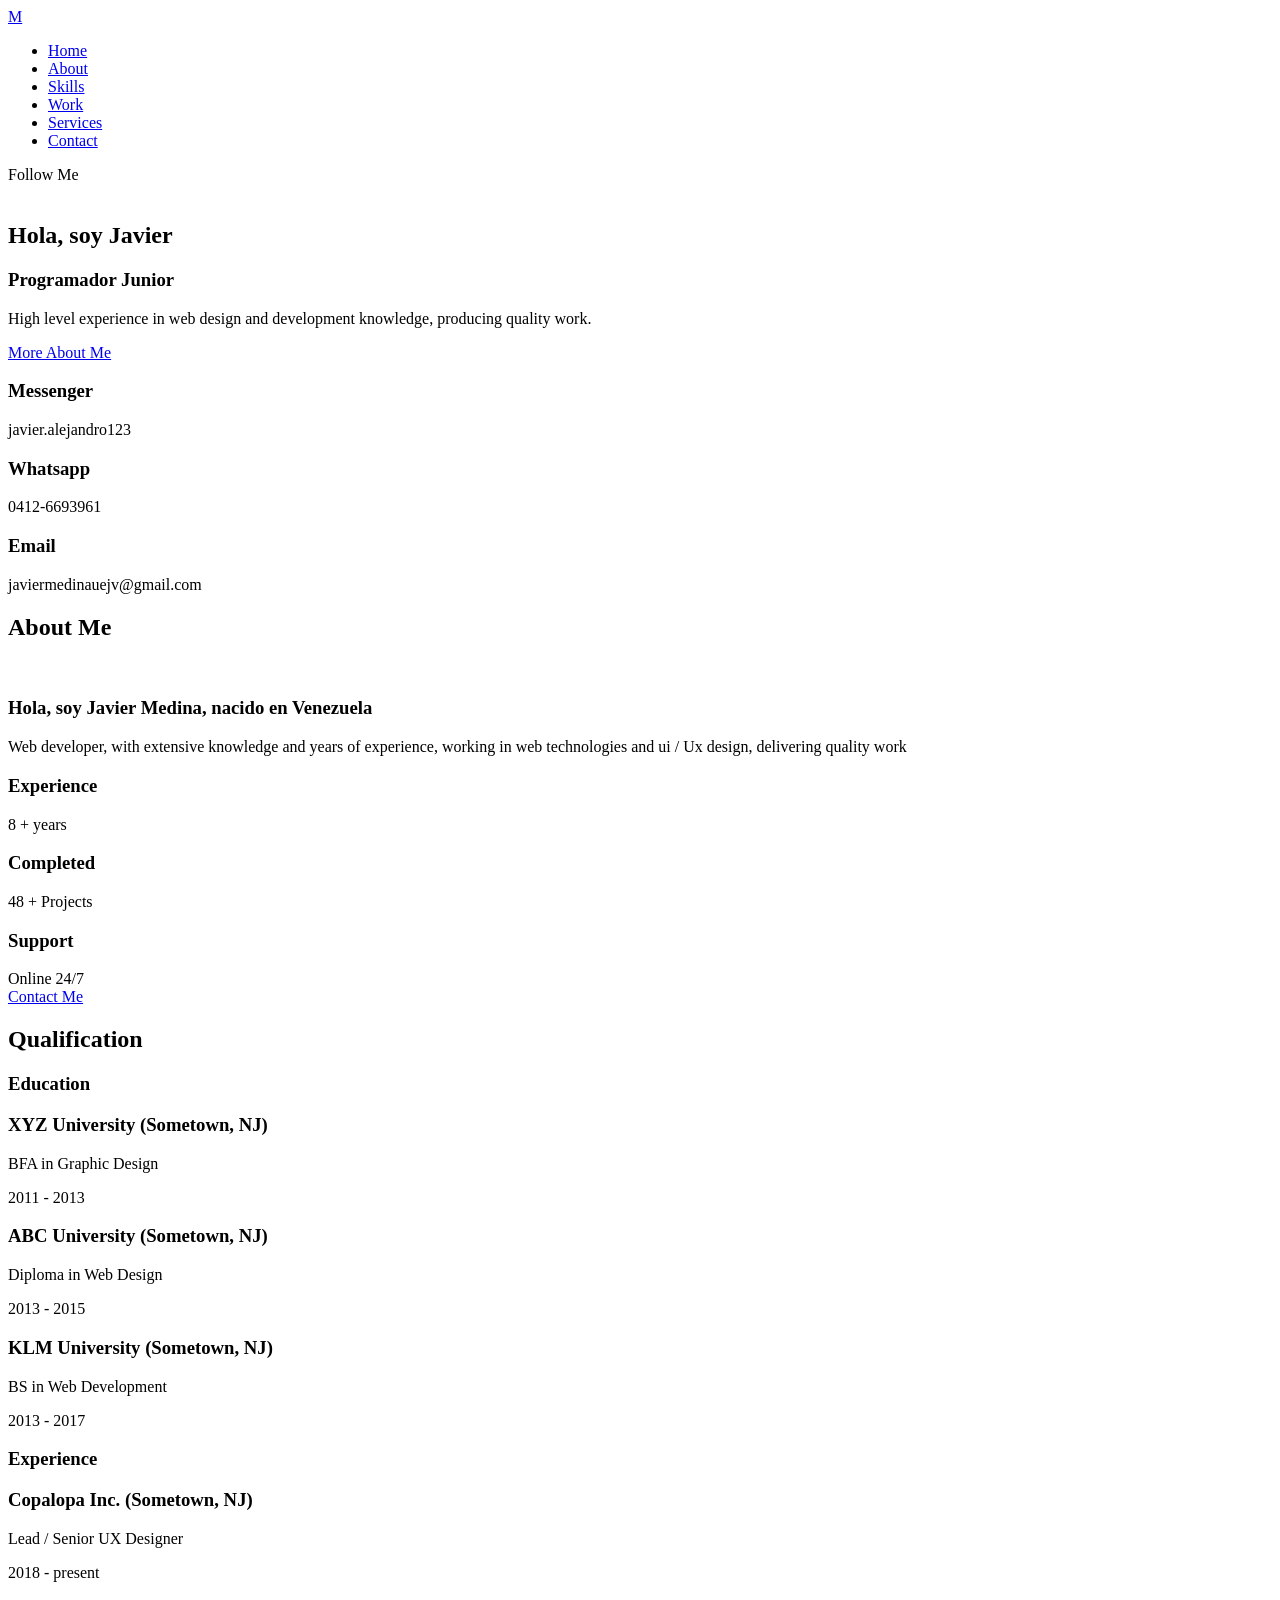
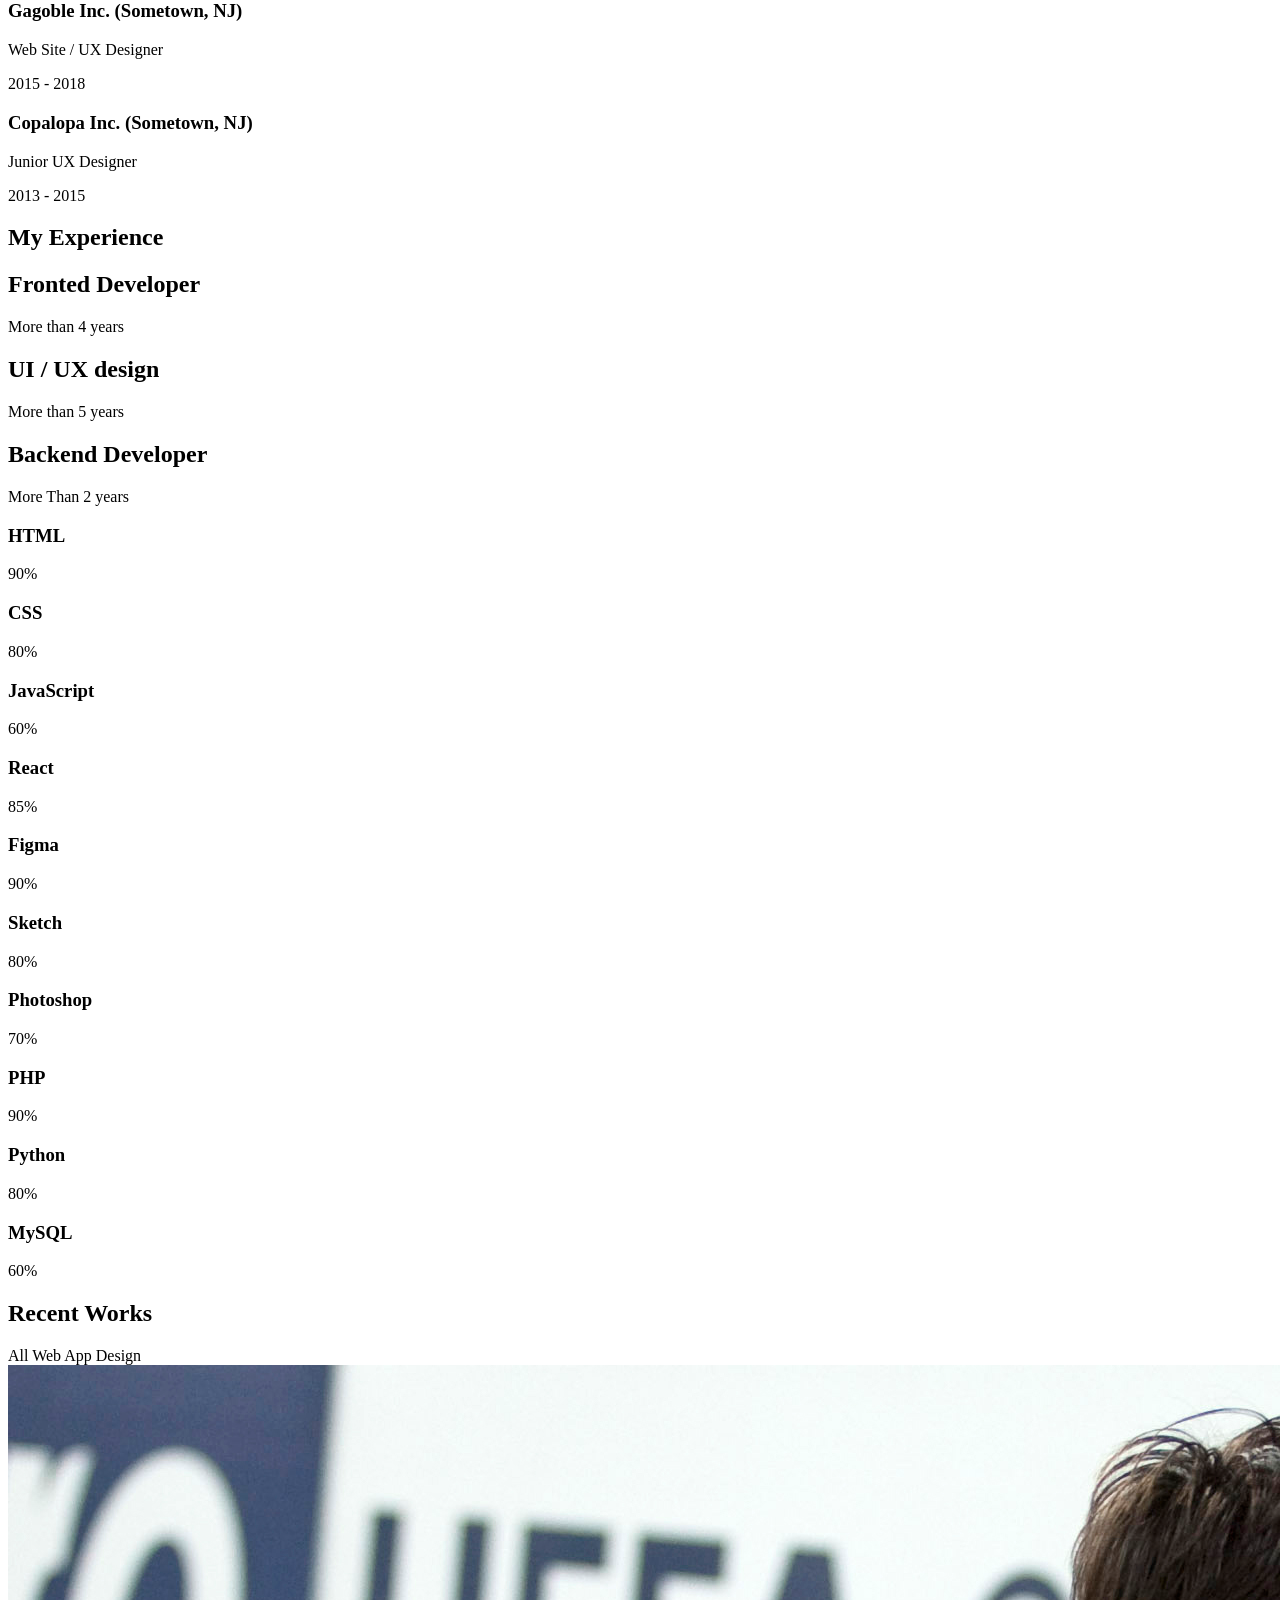
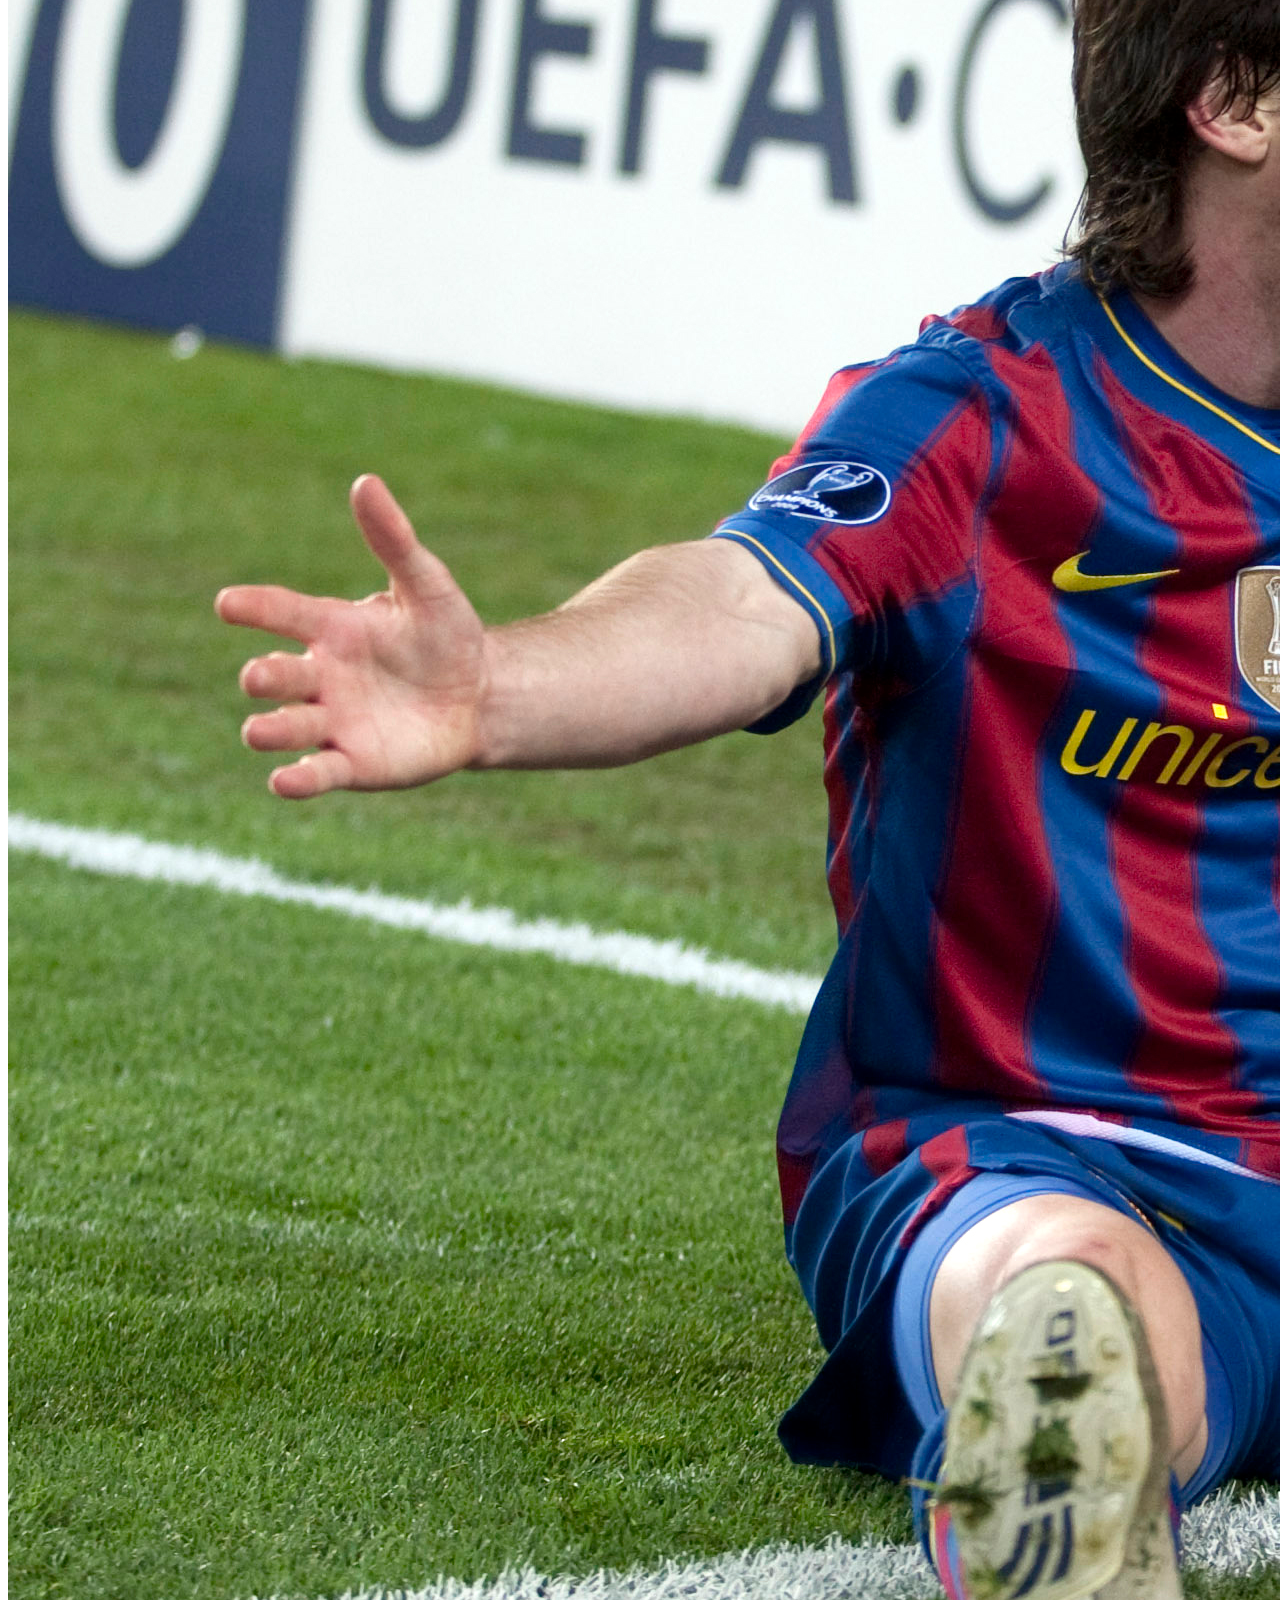
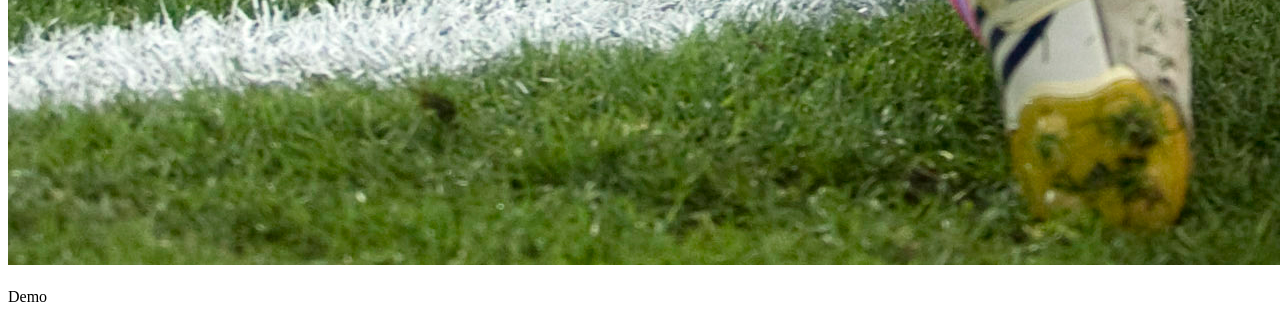
==== index.html @ b54f4706 "tythhtrht" ====
<!DOCTYPE html>
<html lang="en">
<head>
    <meta charset="UTF-8">
    <meta http-equiv="X-UA-Compatible" content="IE=edge">
    <meta name="viewport" content="width=device-width, initial-scale=1.0">
    
    <link rel="stylesheet" href="https://unicons.iconscout.com/release/v4.0.0/css/line.css">
    <link rel="stylesheet" href="style.css">
    
    <title>Portafolio</title>

</head>
<body>

    <aside class="sidebar" id="sidebar">
    <nav class="nav">
        <div class="nav__logo">
            <a href="index.html" class="nav__logo-text">M</a>
        </div>

        <div class="nav__menu">
            <div class="menu">
                <ul class="nav__list">
                    <li class="nav__item">
                        <a href="#home" class="nav__link active-link">Home</a>
                    </li>

                    <li class="nav__item">
                        <a href="#about" class="nav__link">About</a>
                    </li>

                    <li class="nav__item">
                        <a href="#skills" class="nav__link">Skills</a>
                    </li>

                    <li class="nav__item">
                        <a href="#work" class="nav__link">Work</a>
                    </li>

                    <li class="nav__item">
                        <a href="#services" class="nav__link">Services</a>
                    </li>

                    <li class="nav__item">
                        <a href="#contact" class="nav__link">Contact</a>
                    </li>
                </ul>
            </div>
        </div>
        <div class="btn__share">
            <i class="uil uil-share-alt social__share"></i>
        </div>
    </nav>
    </aside>

    <main class="main">
        <section class="home" id="home">
            <div class="home__container container grid">
                <div class="home__social">
                    <span class="home__social-follow">Follow Me</span>
                    <div class="home__social-links">
                        <a href="https://www.facebook.com/" target="_blank" class="home__social-link">
                            <i class="uil uil-facebook-f"></i>
                        </a>
                        <a href="https://www.instagram.com/" target="_blank" class="home__social-link">
                            <i class="uil uil-instagram"></i>
                        </a>
                        <a href="https://www.twitter.com/" target="_blank" class="home__social-link">
                            <i class="uil uil-twitter"></i>
                        </a>
                    </div>
                </div>
                <img src="img/Javi.jpeg.jpeg" alt="" class="home__img">

                <div class="home__data">
                    <h1 class="home__title">Hola, soy Javier</h1>
                    <h3 class="home__subtitle">Programador Junior</h3>
                    <p class="home__description">High level experience in web design and development knowledge, 
                    producing quality work.</p>
                    <a href="#about" class="button"><i class="uil uil-user button__icon"></i>
                    More About Me
                    </a>
                </div>
                <div class="my__info">
                    <div class="info__item">
                        <i class="uil uil-facebook-messenger info__icon"></i>
                    
                        <div>
                            <h3 class="info__title">Messenger</h3>
                            <span class="info__subtitle">javier.alejandro123</span>

                        </div>
                    </div>

                    <div class="info__item">
                        <i class="uil uil-whatsapp info__icon"></i>
                    
                        <div>
                            <h3 class="info__title">Whatsapp</h3>
                            <span class="info__subtitle">0412-6693961</span>

                        </div>
                    </div>

                    <div class="info__item">
                        <i class="uil uil-envelope-edit info__icon"></i>
                    
                        <div>
                            <h3 class="info__title">Email</h3>
                            <span class="info__subtitle">javiermedinauejv@gmail.com</span>

                        </div>
                    </div>
                </div>
            </div>
        </section>

        <section class="about section" id="about">
            <h2 data-heading="My intro" class="section__title">About Me</h2>

            <div class="about__container container grid">
                <img src="img/Javi.jpeg.jpeg" alt="" class="about__img">

                <div class="about__data">
                    <h3 class="about__heading">Hola, soy Javier Medina, nacido en Venezuela</h3>
                    <p class="about__description">Web developer, with extensive knowledge and years of experience,
                    working in web technologies and ui / Ux design, delivering quality work</p>
                    <div class="about__info grid">
                        <div class="about__box">
                            <i class="uil uil-award about__icon"></i>
                            <h3 class="about__title">Experience</h3>
                            <span class="about__subtitle">8 + years</span>
                        </div>

                        <div class="about__box">
                            <i class="uil uil-suitcase-alt about__icon"></i>
                            <h3 class="about__title">Completed</h3>
                            <span class="about__subtitle">48 + Projects</span>
                        </div>

                        <div class="about__box">
                            <i class="uil uil-headphones about__icon"></i>
                            <h3 class="about__title">Support</h3>
                            <span class="about__subtitle">Online 24/7</span>
                        </div>
                    </div>
                    <a href="#contact" class="button"><i class="uil uil-navigator button__icon"></i>
                        Contact Me
                    </a>
                </div>
            </div>
        </section>
    
        <section class="qualification section">
            <h2 data-heading="My Journey" class="section__title">Qualification</h2>

            <div class="qualification__container container grid">
                <div class="education">
                    <h3 class="qualification__title">
                        <i class="uil uil-graduation-cap"></i> Education
                    </h3>

                    <div class="timeline">
                        <div class="timeline__item">
                            <div class="circle__dot"></div>
                                <h3 class="timeline__title">XYZ University (Sometown, NJ)</h3>
                                <p class="timeline__text">BFA in Graphic Design</p>
                                <span class="timeline__date"><i class="uil uil calendar-alt"></i>
                                    2011 - 2013
                                </span>
                        </div>

                        <div class="timeline__item">
                            <div class="circle__dot"></div>
                                <h3 class="timeline__title">ABC University (Sometown, NJ)</h3>
                                <p class="timeline__text">Diploma in Web Design</p>
                                <span class="timeline__date"><i class="uil uil calendar-alt"></i>
                                    2013 - 2015
                                </span>
                        </div>

                        <div class="timeline__item">
                            <div class="circle__dot"></div>
                                <h3 class="timeline__title">KLM University (Sometown, NJ)</h3>
                                <p class="timeline__text">BS in Web Development</p>
                                <span class="timeline__date"><i class="uil uil calendar-alt"></i>
                                    2013 - 2017
                                </span>
                        </div>
                    </div>
                </div>

                <div class="experience">
                    <h3 class="qualification__title">
                        <i class="uil uil-suitcase"></i> Experience
                    </h3>

                    <div class="timeline">
                        <div class="timeline__item">
                            <div class="circle__dot"></div>
                                <h3 class="timeline__title">Copalopa Inc. (Sometown, NJ)</h3>
                                <p class="timeline__text">Lead / Senior UX Designer</p>
                                <span class="timeline__date"><i class="uil uil calendar-alt"></i>
                                     2018 - present
                                </span>
                        </div>

                        <div class="timeline__item">
                            <div class="circle__dot"></div>
                                <h3 class="timeline__title">Gagoble Inc. (Sometown, NJ)</h3>
                                <p class="timeline__text">Web Site / UX Designer</p>
                                <span class="timeline__date"><i class="uil uil calendar-alt"></i>
                                    2015 - 2018
                                </span>
                        </div>

                        <div class="timeline__item">
                            <div class="circle__dot"></div>
                                <h3 class="timeline__title">Copalopa Inc. (Sometown, NJ)</h3>
                                <p class="timeline__text">Junior UX Designer</p>
                                <span class="timeline__date"><i class="uil uil calendar-alt"></i>
                                    2013 - 2015
                                </span>
                        </div>
                    </div>
                </div>
            </div>
        </section>
    
        <section class="skills section" id="skills">
            <h2 data-heading="My Abilities" class="section__title">My Experience</h2>

            <div class="skills__container container grid">
                <div class="skills__tabs">
                    <div class="skills__header skills__active" data-target="#frontend">
                        <i class="uil uil-brackets-curly skills__icon"></i>

                        <div>
                            <h1 class="skills__title">Fronted Developer</h1>
                            <span class="skills__subtitle">More than 4 years</span>

                            
                        </div>
                        <i class="uil uil-angle-down skills__arrow"></i>
                    </div>

                    <div class="skills__header" data-target="#design">
                        <i class="uil uil-swatchbook skills__icon"></i>

                        <div>
                            <h1 class="skills__title">UI / UX design</h1>
                            <span class="skills__subtitle">More than 5 years</span>

                            
                        </div>
                        <i class="uil uil-angle-down skills__arrow"></i>
                    </div>

                    <div class="skills__header" data-target="#backend">
                        <i class="uil uil-server-network skills__icon"></i>

                        <div>
                            <h1 class="skills__title">Backend Developer</h1>
                            <span class="skills__subtitle">More Than 2 years</span>

                            
                        </div>
                        <i class="uil uil-angle-down skills__arrow"></i>
                    </div>
                </div>

                <div class="skills__content">
                    <div class="skills__group skills__active" data-content id="frontend">
                        <div class="skills__list grid">
                            <div class="skills__data">
                                <div class="skills__titles">
                                    <h3 class="skills__name">HTML</h3>
                                    <span class="skills__number">90%</span>
                                </div>

                                <div class="skills__bar">
                                    <span class="skills__percentaje" style="width: 0%;"></span>
                                </div>
                            </div>

                            <div class="skills__data">
                                <div class="skills__titles">
                                    <h3 class="skills__name">CSS</h3>
                                    <span class="skills__number">80%</span>
                                </div>

                                <div class="skills__bar">
                                    <span class="skills__percentaje" style="width: 80%;"></span>
                                </div>
                            </div>

                            <div class="skills__data">
                                <div class="skills__titles">
                                    <h3 class="skills__name">JavaScript</h3>
                                    <span class="skills__number">60%</span>
                                </div>

                                <div class="skills__bar">
                                    <span class="skills__percentaje" style="width: 60%;"></span>
                                </div>
                            </div>

                            <div class="skills__data">
                                <div class="skills__titles">
                                    <h3 class="skills__name">React</h3>
                                    <span class="skills__number">85%</span>
                                </div>

                                <div class="skills__bar">
                                    <span class="skills__percentaje" style="width: 85%;"></span>
                                </div>
                            </div>
                        </div>
                    </div>

                    <div class="skills__group" data-content id="design">
                        <div class="skills__list grid">
                            <div class="skills__data">
                                <div class="skills__titles">
                                    <h3 class="skills__name">Figma</h3>
                                    <span class="skills__number">90%</span>
                                </div>

                                <div class="skills__bar">
                                    <span class="skills__percentaje" style="width: 0%;"></span>
                                </div>
                            </div>

                            <div class="skills__data">
                                <div class="skills__titles">
                                    <h3 class="skills__name">Sketch</h3>
                                    <span class="skills__number">80%</span>
                                </div>

                                <div class="skills__bar">
                                    <span class="skills__percentaje" style="width: 80%;"></span>
                                </div>
                            </div>

                            <div class="skills__data">
                                <div class="skills__titles">
                                    <h3 class="skills__name">Photoshop</h3>
                                    <span class="skills__number">70%</span>
                                </div>

                                <div class="skills__bar">
                                    <span class="skills__percentaje" style="width: 70%;"></span>
                                </div>
                            </div>
                        </div>
                    </div>

                    <div class="skills__group" data-content id="backend">
                        <div class="skills__list grid">
                            <div class="skills__data">
                                <div class="skills__titles">
                                    <h3 class="skills__name">PHP</h3>
                                    <span class="skills__number">90%</span>
                                </div>

                                <div class="skills__bar">
                                    <span class="skills__percentaje" style="width: 0%;"></span>
                                </div>
                            </div>

                            <div class="skills__data">
                                <div class="skills__titles">
                                    <h3 class="skills__name">Python</h3>
                                    <span class="skills__number">80%</span>
                                </div>

                                <div class="skills__bar">
                                    <span class="skills__percentaje" style="width: 80%;"></span>
                                </div>
                            </div>

                            <div class="skills__data">
                                <div class="skills__titles">
                                    <h3 class="skills__name">MySQL</h3>
                                    <span class="skills__number">60%</span>
                                </div>

                                <div class="skills__bar">
                                    <span class="skills__percentaje" style="width: 60%;"></span>
                                </div>
                            </div>

                            
                                </div>
                            </div>
                        </div>
                    </div>
                </div>
            </div>
        </section>

        <section class="work section" id="work">
            <h2 data-heading="My Portfolio" class="section__title">Recent Works</h2>
            <div class="work__filters">
                <span class="work__item active-work">All</span>
                <span class="work__item">Web</span>
                <span class="work__item">App</span>
                <span class="work__item">Design</span>
            </div>
            <div class="work__container container grid">
                <div class="work__card">
                    <img src="assets/img/work-1.webp" alt="" class="work__img">
                    <h3 class="work__title"></h3>
                    <span class="work__button">Demo
                        <i class="uil uil-arrow-right work__button-icon"></i>
                    </span>
                </div>
            </div>
        </section>


    
    
    
    
    
    
    
    
    
    
    
    
    </main>

       

    <script src="main.js"></script>
    
</body>
</html>
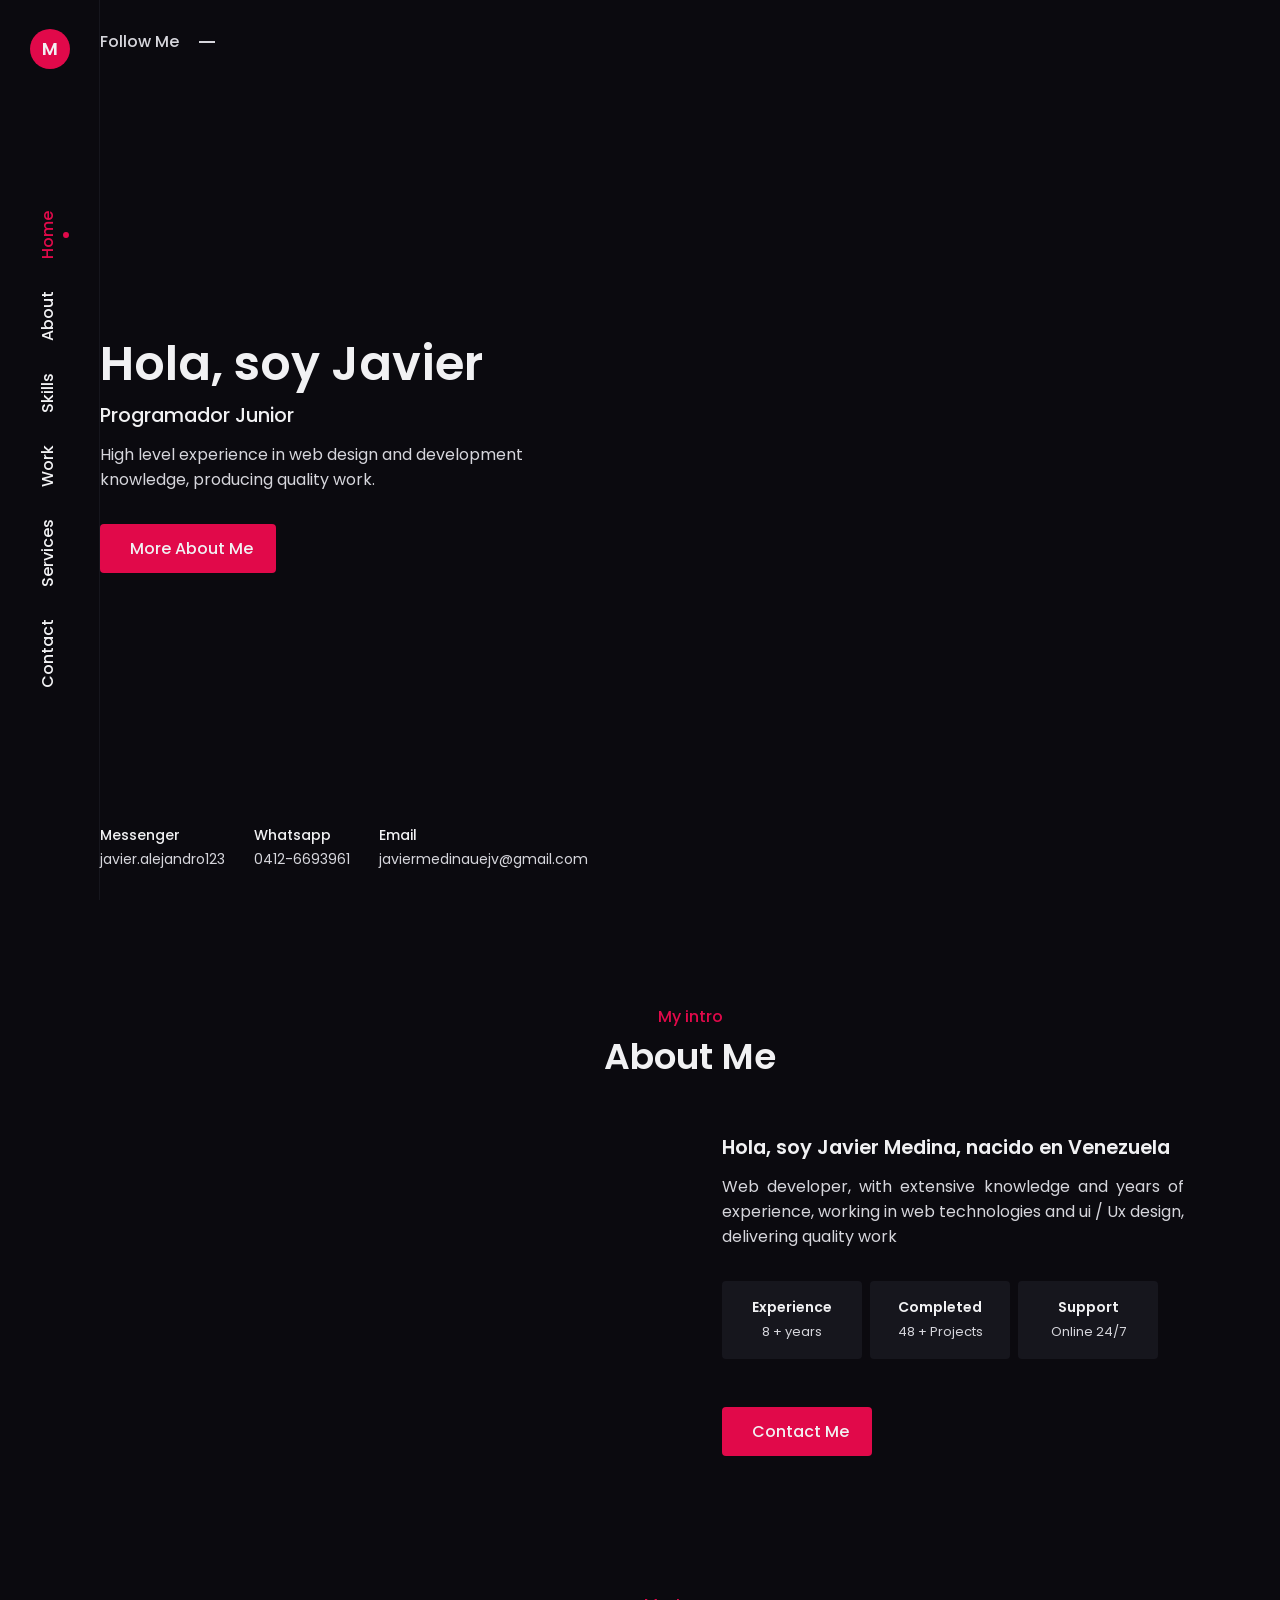
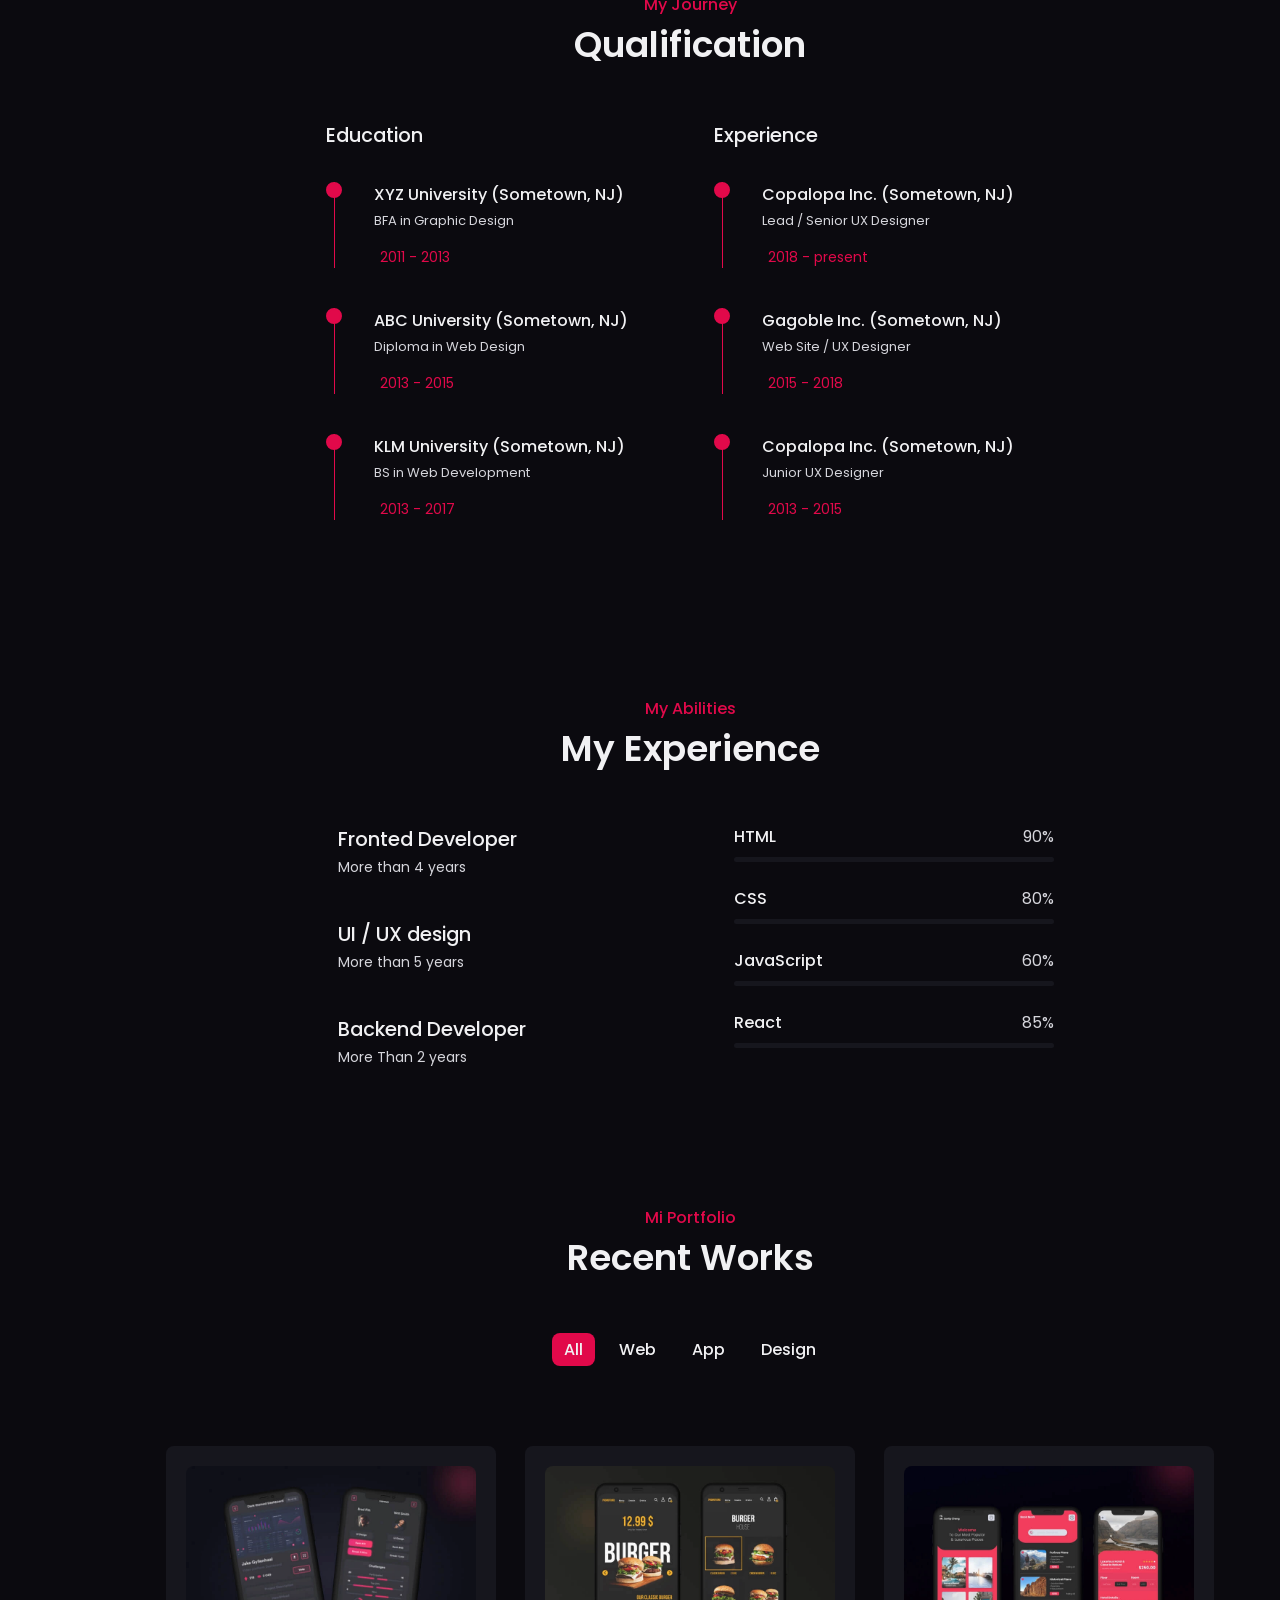
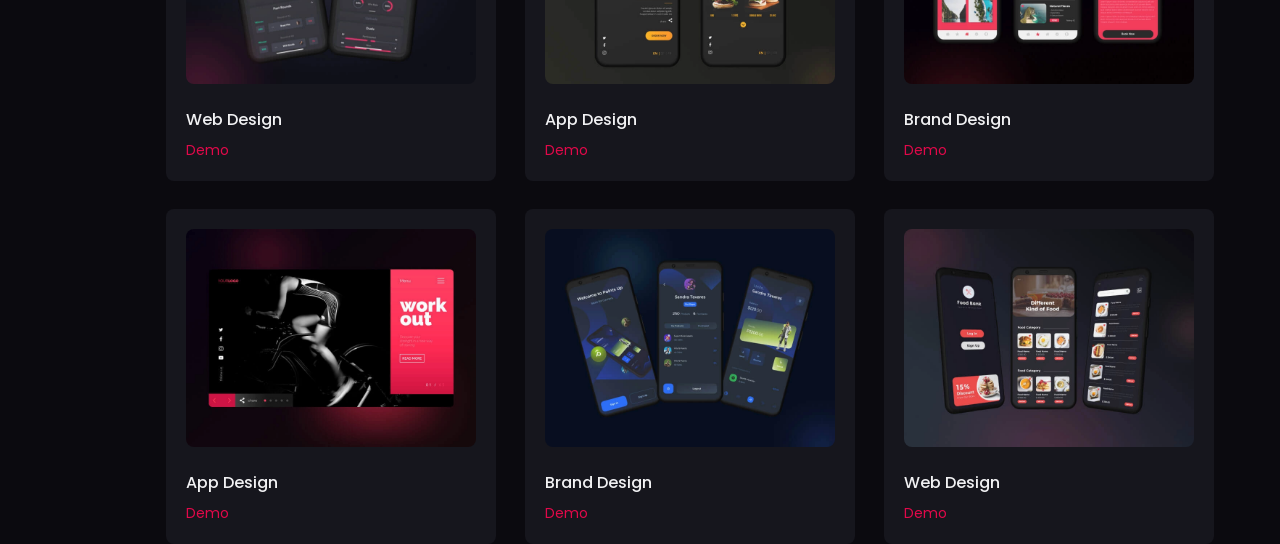
==== commit 0dd75da5: "htrtrh" ====
--- a/index.html
+++ b/index.html
@@ -401,23 +401,166 @@
         </section>
 
         <section class="work section" id="work">
-            <h2 data-heading="My Portfolio" class="section__title">Recent Works</h2>
+            <h2 data-heading="Mi Portfolio" class="section__title">Recent Works</h2>
             <div class="work__filters">
-                <span class="work__item active-work">All</span>
-                <span class="work__item">Web</span>
-                <span class="work__item">App</span>
-                <span class="work__item">Design</span>
-            </div>
+                <span class="work__item active-work" data-filter="all">All</span>
+                <span class="work__item" data-filter=".web">Web</span>
+                <span class="work__item" data-filter=".app">App</span>
+                <span class="work__item" data-filter=".design">Design</span>
+            </div>
+
+
+        </section>
             <div class="work__container container grid">
                 <div class="work__card">
-                    <img src="assets/img/work-1.webp" alt="" class="work__img">
-                    <h3 class="work__title"></h3>
+                    <img src="img/work-1.webp" alt="" class="work__img">
+                    <h3 class="work__title">Web Design</h3>
                     <span class="work__button">Demo
                         <i class="uil uil-arrow-right work__button-icon"></i>
                     </span>
-                </div>
-            </div>
-        </section>
+                    <div class="portfolio__item-details">
+                        <h3 class="details__title">The services provide for design</h3>
+                        <p class="details__description">Lorem ipsum, dolor sit amet consectetur adipisicing elit. 
+                        Earum impedit voluptatibus minima.</p>
+                        <ul class="details__info">
+                            <li>Created - <span>4 dec 2020</span></li>
+                            <li>Technologies - <span>html css</span></li>
+                            <li>Role - <span>frontend</span></li>
+                            <li>View - <span><a href="#">www.domain.com</a></span></li>
+                        </ul>
+                    </div>
+                </div>
+
+                <div class="work__card">
+                    <img src="img/work-2.webp" alt="" class="work__img">
+                    <h3 class="work__title">App Design</h3>
+                    <span class="work__button">Demo
+                        <i class="uil uil-arrow-right work__button-icon"></i>
+                    </span>
+                    <div class="portfolio__item-details">
+                        <h3 class="details__title">Mobile app landing design y app mantain</h3>
+                        <p class="details__description">Lorem ipsum, dolor sit amet consectetur adipisicing elit. 
+                        Earum impedit voluptatibus minima.</p>
+                        <ul class="details__info">
+                            <li>Created - <span>4 dec 2020</span></li>
+                            <li>Technologies - <span>html css</span></li>
+                            <li>Role - <span>frontend</span></li>
+                            <li>View - <span><a href="#">www.domain.com</a></span></li>
+                        </ul>
+                    </div>
+                </div>
+
+                <div class="work__card">
+                    <img src="img/work-3.webp" alt="" class="work__img">
+                    <h3 class="work__title">Brand Design</h3>
+                    <span class="work__button">Demo
+                        <i class="uil uil-arrow-right work__button-icon"></i>
+                    </span>
+                    <div class="portfolio__item-details">
+                        <h3 class="details__title">Logo design creativity & Aplication</h3>
+                        <p class="details__description">Lorem ipsum, dolor sit amet consectetur adipisicing elit. 
+                        Earum impedit voluptatibus minima.</p>
+                        <ul class="details__info">
+                            <li>Created - <span>4 dec 2020</span></li>
+                            <li>Technologies - <span>html css</span></li>
+                            <li>Role - <span>frontend</span></li>
+                            <li>View - <span><a href="#">www.domain.com</a></span></li>
+                        </ul>
+                    </div>
+                </div>
+
+                <div class="work__card">
+                    <img src="img/work-4.webp" alt="" class="work__img">
+                    <h3 class="work__title">App Design</h3>
+                    <span class="work__button">Demo
+                        <i class="uil uil-arrow-right work__button-icon"></i>
+                    </span>
+                    <div class="portfolio__item-details">
+                        <h3 class="details__title">Mobile app landing design y Services</h3>
+                        <p class="details__description">Lorem ipsum, dolor sit amet consectetur adipisicing elit. 
+                        Earum impedit voluptatibus minima.</p>
+                        <ul class="details__info">
+                            <li>Created - <span>4 dec 2020</span></li>
+                            <li>Technologies - <span>html css</span></li>
+                            <li>Role - <span>frontend</span></li>
+                            <li>View - <span><a href="#">www.domain.com</a></span></li>
+                        </ul>
+                    </div>
+                </div>
+
+                <div class="work__card">
+                    <img src="img/work-5.webp" alt="" class="work__img">
+                    <h3 class="work__title">Brand Design</h3>
+                    <span class="work__button">Demo
+                        <i class="uil uil-arrow-right work__button-icon"></i>
+                    </span>
+                    <div class="portfolio__item-details">
+                        <h3 class="details__title">Design for Technology y Services</h3>
+                        <p class="details__description">Lorem ipsum, dolor sit amet consectetur adipisicing elit. 
+                        Earum impedit voluptatibus minima.</p>
+                        <ul class="details__info">
+                            <li>Created - <span>4 dec 2020</span></li>
+                            <li>Technologies - <span>html css</span></li>
+                            <li>Role - <span>frontend</span></li>
+                            <li>View - <span><a href="#">www.domain.com</a></span></li>
+                        </ul>
+                    </div>
+                </div>
+
+                <div class="work__card">
+                    <img src="img/work-6.webp" alt="" class="work__img">
+                    <h3 class="work__title">Web Design</h3>
+                    <span class="work__button">Demo
+                        <i class="uil uil-arrow-right work__button-icon"></i>
+                    </span>
+                    <div class="portfolio__item-details">
+                        <h3 class="details__title">App for Tecnology y Services</h3>
+                        <p class="details__description">Lorem ipsum, dolor sit amet consectetur adipisicing elit. 
+                        Earum impedit voluptatibus minima.</p>
+                        <ul class="details__info">
+                            <li>Created - <span>4 dec 2020</span></li>
+                            <li>Technologies - <span>html css</span></li>
+                            <li>Role - <span>frontend</span></li>
+                            <li>View - <span><a href="#">www.domain.com</a></span></li>
+                        </ul>
+                    </div>
+                </div>
+
+                
+            </div>
+        </section>
+                </div>
+            </div>
+        </section>
+
+        <div class="portfolio__popup">
+    <div class="portfolio__popup-inner">
+        <div class="portfolio__popup-content grid">
+            <span class="portfolio__popup-close"><i class="uil uil-times"></i></span>
+            <div class="pp__thumbnail">
+                <img src="img/work-2.webp" alt="" class="portfolio_popup-img">
+            </div>
+            <div class="portfolio__popup-info">
+                <div class="portfolio_popup-subtitle">Featured - <span>Design</span></div>
+                <div class="portfolio__popup-body">
+                <h3 class="details__title">App for tecnology & services</h3>
+                <p class="details__description">Lorem ipsum, dolor sit amet consectetur adipisicing elit. 
+                Earum impedit voluptatibus minima.</p>
+
+                <ul class="details__info">
+                    <li>Created - <span>4 dec 2020</span></li>
+                    <li>Technologies - <span>html css</span></li>
+                    <li>Role - <span>frontend</span></li>
+                    <li>View - <span><a href="#">www.domain.com</a></span></li>
+                </ul>
+            </div>
+        </div>
+    </div>
+</div>
+            </div>
+        </div>
+    </div>
+
 
 
     
--- a/style.css
+++ b/style.css
@@ -0,0 +1,696 @@
+@import url('https://fonts.googleapis.com/css2?family=Poppins:wght@300;400;500;600&display=swap');
+
+:root {
+    
+    --hue-color: 242;
+    --skin-color: hsl(342, 92%, 46%);
+    --title-color: hsl(var(--hue-color), 8%, 95%);
+    --text-color: hsl(var(--hue-color), 8%, 85%);
+    --body-color: hsl(var(--hue-color), 18%, 5%);
+    --box-color: hsl(var(--hue-color), 14%, 10%);
+    --scroll-bar-color: hsl(var(--hue-color), 12%, 38%);
+    --scroll-thumb-color: hsl(var(--hue-color), 12%, 26%);
+
+    --body-font: 'Poppins', sans-serif;
+
+    --biggest-font-size: 3rem;
+    --h1-font-size: 2.25rem;
+    --h2-font-size: 1.5rem;
+    --h3-font-size: 1.225rem;
+    --normal-font-size: 1rem;
+    --small-font-size: .875rem;
+    --smaller-font-size: .813rem;
+
+    --font-medium: 500;
+    --font-bold: 600;
+
+    --mb-0-25: .25rem;
+    --mb-0-5: .5rem;
+    --mb-0-75: .75rem;
+    --mb-1: 1rem;
+    --mb-1-5: 1.5rem;
+    --mb-2: 2rem;
+    --mb-2-5: 2.5rem;
+    --mb-3: 3rem;
+
+    --z-fixed: 10;
+    --z-modal: 100;
+}
+
+
+@media screen and (max-width: 1024px) {
+    :root {
+        --biggest-font-size: 2rem;
+        --h1-font-size: 1.5rem;
+        --h2-font-size: 1.25rem;
+        --h3-font-size: 1.125rem;
+        --normal-font-size: .938rem;
+        --small-font-size: .813rem;
+        --smaller-font-size: .75rem;
+    }
+}
+
+* { 
+    margin: 0;
+    padding: 0;
+    box-sizing: border-box;
+}
+
+html {
+    scroll-behavior: smooth;
+}
+
+body,
+button,
+input {
+    font-family: var(--body-font);
+    font-size: var(--normal-font-size);
+}
+
+body {
+    background-color: var(--body-color);
+    color: var(--text-color);
+}
+
+h1, h2, h3 {
+    color: var(--title-color);
+    font-weight: var(--font-bold);
+
+}
+
+ul {
+    list-style: none;
+}
+
+a {
+    text-decoration: none;
+}
+
+img {
+    max-width: 100%;
+    height: auto;
+}
+
+button {
+    cursor: pointer;
+}
+
+button,
+input {
+    border: none;
+    outline: none;
+}
+.container {
+    max-width: 1250px;
+    margin-left: auto;
+    margin-right: auto;
+}
+
+.grid {
+    display: grid;
+}
+
+.section {
+    padding: 6.5rem 0 2rem; 
+}
+
+.section__title {
+    text-align: center;
+    font-size: var(--h1-font-size);
+    margin-bottom: var(--mb-3);
+}
+
+.section__title::before {
+    content: attr(data-heading);
+    display: block;
+    font-size: var(--normal-font-size);
+    font-weight: var(--font-medium);
+    color: var(--skin-color);
+}
+
+.sidebar {
+    position: fixed;
+    width: 100px;
+    height: 100vh;
+    background-color: var(--body-color);
+    border-right: 1px solid var(--box-color);
+}
+
+.nav__logo {
+    position: absolute;
+    left: 0;
+    right: 0;
+    top: 1.8rem;
+    width: 40px;
+    height: 40px;
+    border-radius: 50%;
+    background-color: var(--skin-color);
+    text-align: center;
+    margin: auto;
+}
+
+.nav__logo-text {
+  font-size: 1.125rem;
+  color: var(--title-color);
+  font-weight: var(--font-bold);
+  line-height: 40px;
+}
+
+.nav__menu {
+  position: fixed;
+  transform: rotate(-90deg) translateX(-100%);
+  transform-origin: left top;
+  width: 100vh;
+}
+
+.menu {
+  display: flex;
+}
+
+.nav__list {
+  display: flex;
+  flex-direction: row-reverse;
+  margin: -2px auto 0 auto;
+}
+
+.nav__link {
+    float: right;
+    height: 100%;
+    line-height: 100px;
+    padding: 0 1rem;
+    color: var(--title-color);
+    font-weight: var(--font-medium);
+    position: relative;
+    transition: .4s;
+}
+
+.btn__share {
+    position: absolute;
+    bottom: 1.8rem;
+    left: 0;
+    right: 0;
+    text-align: center;
+}
+
+.social__share  {
+    font-size: 1.5rem;
+}
+
+.nav__link.active-link, .nav__link:hover {
+    color: var(--skin-color);
+}
+
+.nav__link.active-link::after, .nav__link:hover::after {
+    position: absolute;
+    content: '';
+    width: 6px;
+    height: 6px;
+    background-color: var(--skin-color);
+    border-radius: 50%;
+    bottom: 1.8rem;
+    left: 0;
+    right: 0;
+    margin: auto;
+}
+.main {
+    margin-left: 100px;
+}
+
+.home {
+    background: url('img/Javi.jpeg.jpeg'); 
+    background-size:cover;
+    height: 100vh;
+    background-position: center center;
+}
+
+.home__container {
+    position: relative;
+    height: 100%;
+    align-items: center;
+}
+
+.home__social {
+    position: absolute;
+    top: 1.8rem;
+    left: 0;
+    display: flex;
+    align-items: center;
+    column-gap: 3.5rem;
+}
+
+.home__social-follow {
+    font-weight: var(--font-medium);
+    position: relative;
+}
+
+.home__social-follow::after {
+    content:'';
+    position: absolute;
+    width: 1rem;
+    height: 2px;
+    background-color: var(--text-color);
+    right: -45%;
+    top: 50%;  
+}
+
+.home__social-links {
+    display: inline-flex;
+    column-gap: 1rem;
+}
+
+.home__social-link {
+    font-size: 1.08rem;
+    color: var(--text-color);
+    transition: .3s;
+}
+
+.home__social-link:hover {
+    transform: translateY(.25rem);
+}
+
+.home__img {
+    display: none;
+}
+
+.home__title {
+    font-size: var(--biggest-font-size);
+}
+
+.home__subtitle {
+    font-size: var(--h3-font-size);
+    font-weight: var(--font-medium);
+    margin-bottom: var(--mb-0-75);
+}
+
+.home__description {
+    max-width: 450px;
+    margin-bottom: var(--mb-2);
+}
+
+.my__info {
+    display: flex;
+    column-gap: 1.8rem;
+    position: absolute;
+    left: 0;
+    bottom: 1.8rem
+}
+
+.info__title,
+.info__subtitle {
+    font-size: var(--small-font-size);
+}
+
+.info__title {
+    font-weight: var(--font-medium);
+}
+
+.info__icon {
+    font-size: 1.8rem;
+    color: var(--skin-color);
+    margin-right: var(--mb-0-75);
+}
+
+.button {
+    display: inline-flex;
+    align-items: center;
+    column-gap: .5rem;
+    background-color: var(--skin-color);
+    color: var(--title-color);
+    padding: .75rem 1.4rem;
+    border-radius: .25rem;
+    font-weight: var(--font-medium);
+    position: relative;
+    z-index: 1;
+}
+
+.button::after {
+    position: absolute;
+    content: '';
+    left: 0;
+    top: 0;
+    width: 100%;
+    height: 100%;
+    background-color: #343a40;
+    z-index: -1;
+    transform-origin: center;
+    transform: scale(0);
+    border-radius: .25rem;
+    transition: .3s;
+}
+
+.button:hover::after {
+    transform: scale(1);
+}
+
+.button__icon {
+    font-size: 1.25rem ;
+}
+
+.about__container {
+    grid-template-columns: repeat(2, 1fr);
+    column-gap: 4rem;
+    align-items: center;
+
+}
+
+.about__img {
+    width: 480px;
+    border-radius: 0.75rem;
+    justify-self: center;
+}
+
+.about__heading {
+    font-size: var(--h3-font-size);
+    margin-bottom: var(--mb-0-75);
+}
+
+.about__description {
+    text-align: justify;
+    padding-right: 6rem;
+    margin-bottom: var(--mb-2);
+}
+
+.about__info {
+    grid-template-columns: repeat(3, 140px);
+    column-gap: .5rem;
+    margin-bottom: var(--mb-3);
+}
+
+.about__box {
+    text-align: center;
+    border-radius: .25rem;
+    padding: 1rem 1.25rem;
+    background-color: var(--box-color);
+}
+
+.about__icon {
+    font-size: 1.5rem;
+    color: var(--skin-color);
+    margin-bottom: var(--mb-0-75);
+}
+
+.about__title {
+    font-size: var(--small-font-size);
+}
+
+.about__subtitle {
+    font-size: var(--smaller-font-size);
+}
+
+.qualification__container {
+    grid-template-columns: repeat(2, 340px);
+    column-gap: 3rem;
+    justify-content: center;
+}
+
+.qualification__title {
+    font-size: var(--h3-font-size);
+    font-weight: var(--font-medium);
+    margin-bottom: var(--mb-2);
+}
+
+.timeline__item {
+    position: relative;
+    padding-left: 3rem;
+    margin-bottom: var(--mb-2-5);
+}
+
+.timeline__item::last-child {
+    margin-bottom: 0;
+}
+
+.timeline__item::before {
+    content: '';
+    width: 1px;
+    position: absolute;
+    left: .48rem;
+    top: 0;
+    height: 100%;
+    background-color: var(--skin-color);
+}
+
+.circle__dot {
+    position: absolute;
+    left: 0;
+    top: 0;
+    height: 1rem;
+    width: 1rem;
+    border: 2px solid var(--skin-color);
+    border-radius: 50%;
+    background-color: var(--skin-color);
+    transition: .3s;
+}
+
+.timeline__item:hover .circle__dot {
+    background-color: var(--body-color);
+}
+
+.timeline__title {
+    font-size: var(--normal-font-size);
+    font-weight: var(--font-medium);
+    margin-bottom: var(--mb-0-25);
+}
+
+.timeline__text {
+    font-size: var(--smaller-font-size);
+    margin-bottom: var(--mb-1);
+}
+
+.timeline__date {
+    display: flex;
+    align-items: center;
+    column-gap: .4rem;
+    font-size: var(--small-font-size);
+    color: var(--skin-color);
+}
+
+.skills__container {
+    grid-template-columns: 360px 320px;
+    column-gap: 3rem;
+    justify-content: center;
+}
+
+.skills__header {
+    display: flex;
+    align-items: center;
+    cursor: pointer;
+}
+
+.skills__header:not(:last-child) {
+    margin-bottom: var(--mb-2-5);
+}
+
+.skills__icon,
+.skills__arrow {
+    font-size: 2rem;
+    color: var(--skin-color);
+}
+
+.skills__icon {
+    margin-right: var(--mb-0-75);
+}
+
+.skills__title {
+    font-size: var(--h3-font-size);
+    font-weight: var(--font-medium);
+}
+
+.skills__subtitle {
+    font-size: var(--small-font-size);
+}
+
+.skills__arrow {
+    margin-left: auto;
+}
+
+.skills__active .skills__arrow {
+    transform: rotate(-180deg);
+    transition: .3s;
+}
+
+.skills [data-content] {
+    display: none;
+}
+
+.skills__active[data-content] {
+    display: block;
+}
+
+.skills__list {
+    row-gap: 1.5rem;
+}
+
+.skills__titles {
+    display: flex;
+    justify-content: space-between;
+    margin-bottom: var(--mb-0-5);
+}
+
+.skills__name {
+    font-size: var(--normal-font-size);
+    font-weight: var(--font-medium);
+}
+
+.skills__bar, .skills__percentage {
+    height: 5px;
+    border-radius: .25rem;
+}
+
+.skills__bar {
+    background-color: var(--box-color);
+}
+
+.skills__percentaje {
+    display: block;
+    background-color: var(--skin-color);
+}
+
+.work__container {
+    grid-template-columns: repeat(3, 330px);
+    gap: 1.8rem;
+    justify-content: center;
+    padding-top: 1rem;
+}
+
+.work__filters {
+    display: flex;
+    justify-content: center;
+    align-items: center;
+    column-gap: .75rem;
+    margin-bottom: 2rem;
+}
+
+.work__item {
+    cursor: pointer;
+    color: var(--title-color);
+    padding: .25rem .75rem;
+    font-weight: var(--font-medium);
+    border-radius: .5rem;
+}
+
+.work__card {
+    background-color: var(--box-color);
+    padding: 1.25rem;
+    border-radius: .5rem;
+}
+.portfolio__item-details {
+    display: none;
+}
+
+.work__img {
+    border-radius: .5rem;
+    margin-bottom: var(--mb-1);
+}
+
+.work__button {
+    color: var(--skin-color);
+    font-size: var(--small-font-size);
+    display: flex;
+    align-items: center;
+    column-gap: .25rem;
+    cursor: pointer;
+}
+
+.work__button-icon {
+    font-size: 1rem;
+    transition: .3s;
+}
+
+.work__button:hover .work__button-icon {
+    transform: translateX(.25rem);
+}
+
+.work__title {
+    font-size: var(--normal-font-size);
+    font-weight: var(--font-medium);
+    margin-bottom: var(--mb-0-5);
+}
+
+.active-work {
+    background-color: var(--skin-color);
+    color: var(--title-color);
+}
+
+.portfolio__popup {
+    position: fixed;
+    top: 0;
+    left: 0;
+    right: 0;
+    bottom: 0;
+    background-color: rgba(0, 0, 0, 0.5);
+    display: flex;
+    justify-content: center;
+    align-items: center;
+    padding: 0 1rem;
+    z-index: var(--z-modal);
+    opacity: 0;
+    visibility: hidden;
+    transition: .3s;
+}
+
+.portfolio__popup.open {
+    opacity: 1;
+    visibility: visible;
+}
+
+.portfolio__popup-inner {
+    background-color: var(--box-color);
+    width: 900px;
+    border-radius: .5rem;
+    padding: 2.5rem;
+    position: relative;
+}
+
+.portfolio__popup-content {
+    grid-template-columns: repeat(2, 1fr);
+    align-items: center;
+    column-gap: 3rem;
+}
+
+.portfolio__popup-close {
+    position: absolute;
+    top: 1.5rem;
+    right: 1.5rem;
+    font-size: 1.5rem;
+    color: var(--skin-color);
+    cursor: pointer;
+}
+
+.portfolio__popup-img {
+    border-radius: .5rem;
+}
+
+.portfolio__popup-subtitle {
+    font-size: var(--smaller-font-size);
+    margin-bottom: var(--mb-0-25);
+}
+
+.details__title {
+    font-size: var(--h3-font-size);
+    font-weight: var(--font-medium);
+    margin-bottom: var(--mb-1);
+}
+
+.details__description {
+    font-size: var(--small-font-size);
+    margin-bottom: var(--mb-2);
+}
+
+.details__info li {
+    margin-bottom: var(--mb-0-75);
+    text-transform: capitalize;
+    font-size: var(--small-font-size);
+}
+
+.details__info li:last-child {
+    margin-bottom: 0;
+}
+
+.details__info li span {
+    font-weight: normal;
+}
+
+.details__info li a {
+    text-transform: lowercase;
+    color: var(--skin-color);
+}
